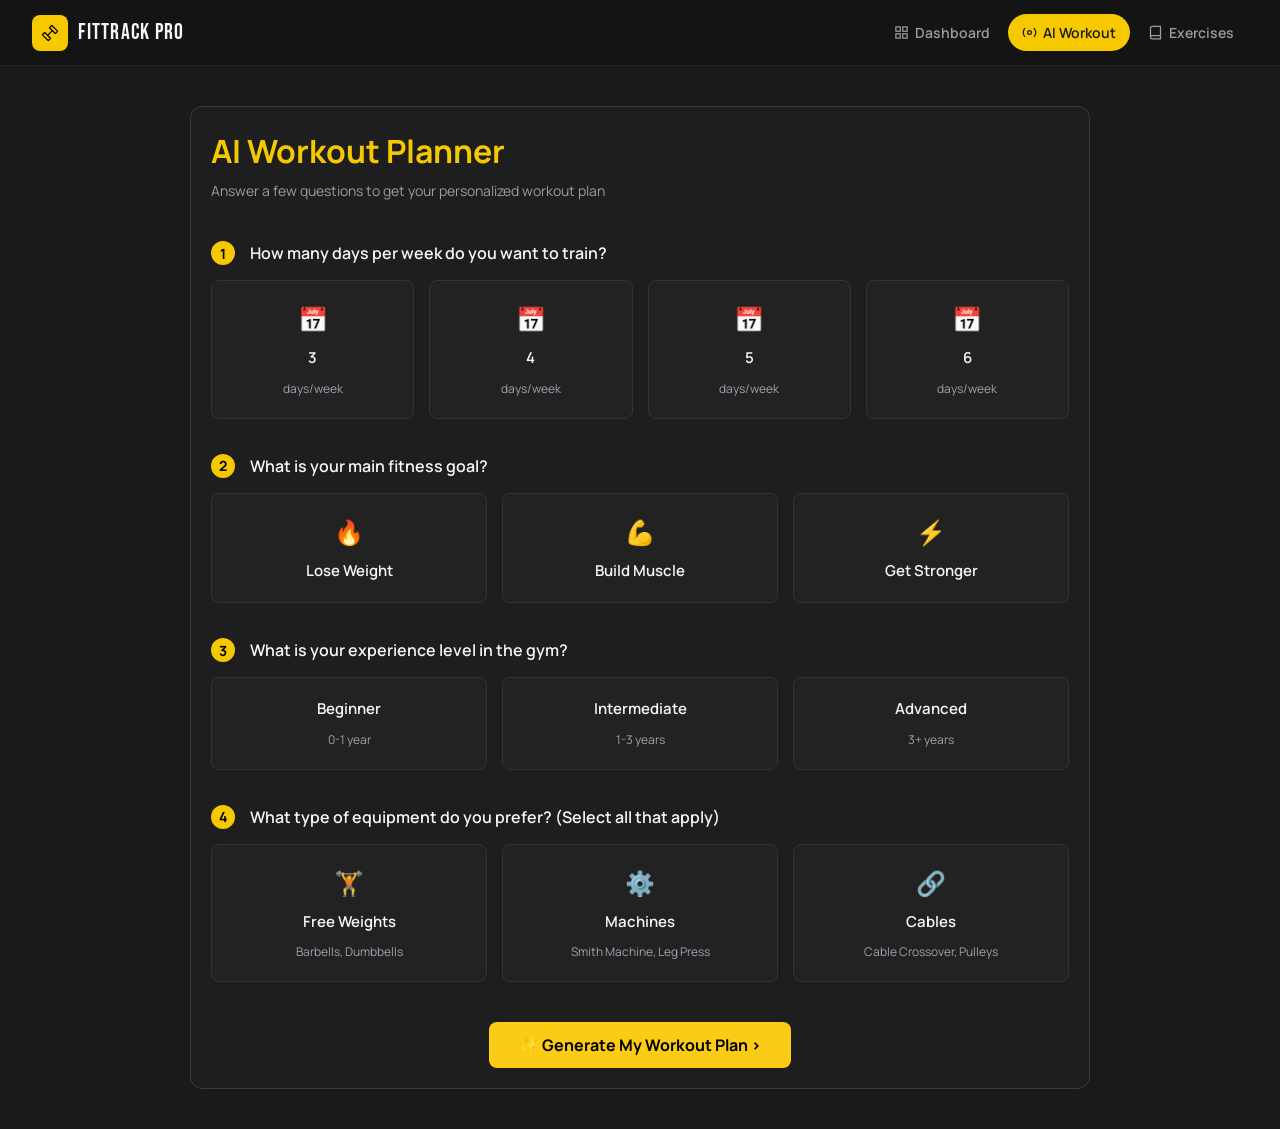
==== Pages/Ai.html @ cb7331f2 "Final version" ====
<!DOCTYPE html>
<html lang="en" dir="ltr">
<head>
    <meta charset="UTF-8">
    <meta name="viewport" content="width=device-width, initial-scale=1.0">
    <title>FitTrack Pro - AI Workout Planner</title>
    <link
      href="https://fonts.googleapis.com/css2?family=Bebas+Neue&family=Manrope:wght@400;600;700;800&display=swap"
      rel="stylesheet"
    />
    <link rel="stylesheet" href="../css/Global.css">
    <link rel="stylesheet" href="../css/Components.css">
    <link rel="stylesheet" href="../css/Ai.css">
    
</head>
<body>

    <!-- ===== NAVIGATION SECTION ===== -->
    <nav>
      <a class="logo" href="index.html">
        <div class="logo-icon">
          <svg viewBox="0 0 24 24" fill="none" transform="rotate(-45)">
            <path
              d="M7.4 7H4.6C4.27 7 4 7.27 4 7.6V16.4C4 16.73 4.27 17 4.6 17H7.4C7.73 17 8 16.73 8 16.4V7.6C8 7.27 7.73 7 7.4 7Z"
              stroke="black"
              stroke-width="1.5"
              stroke-linecap="round"
              stroke-linejoin="round"
            />
            <path
              d="M19.4 7H16.6C16.27 7 16 7.27 16 7.6V16.4C16 16.73 16.27 17 16.6 17H19.4C19.73 17 20 16.73 20 16.4V7.6C20 7.27 19.73 7 19.4 7Z"
              stroke="black"
              stroke-width="1.5"
              stroke-linecap="round"
              stroke-linejoin="round"
            />
            <path
              d="M8 12H16"
              stroke="black"
              stroke-width="1.5"
              stroke-linecap="round"
            />
          </svg>
        </div>
        FitTrack Pro
      </a>

      <div class="nav-links">
        <a class="nav-link" href="Dashboard.html">
          <svg
            viewBox="0 0 24 24"
            fill="none"
            stroke="currentColor"
            stroke-width="2"
          >
            <rect x="3" y="3" width="7" height="7" />
            <rect x="14" y="3" width="7" height="7" />
            <rect x="3" y="14" width="7" height="7" />
            <rect x="14" y="14" width="7" height="7" />
          </svg>
          <span>Dashboard</span>
        </a>
        <a class="nav-link active" href="Ai.html">
          <svg
            viewBox="0 0 24 24"
            fill="none"
            stroke="currentColor"
            stroke-width="2"
          >
            <circle cx="12" cy="12" r="3" />
            <path
              d="M19.07 4.93a10 10 0 0 1 0 14.14M4.93 4.93a10 10 0 0 0 0 14.14"
            />
          </svg>
          <span>AI Workout</span>
        </a>
        <a class="nav-link " href="exercise.html">
          <svg
            viewBox="0 0 24 24"
            fill="none"
            stroke="currentColor"
            stroke-width="2"
          >
            <path d="M4 19.5A2.5 2.5 0 0 1 6.5 17H20" />
            <path
              d="M6.5 2H20v20H6.5A2.5 2.5 0 0 1 4 19.5v-15A2.5 2.5 0 0 1 6.5 2z"
            />
          </svg>
          <span>Exercises</span>
        </a>
      </div>

    </nav>
    <!-- ===== END NAVIGATION SECTION ===== -->

    <!-- ===== MAIN CONTENT SECTION ===== -->

    <main class="maain">
        <div class="page-header">
            <h1>AI Workout Planner</h1>
            <p>Answer a few questions to get your personalized workout plan</p>
        </div>

        <form id="ai-workout-form">
            
            <div class="question-group">
                <div class="question-title">
                    <span class="q-number">1</span>
                    How many days per week do you want to train?
                </div>
                <div class="options-grid grid-4">
                    <label class="option-card"><input type="radio" name="days" value="3" required>
                        <div class="card-content"><span class="icon">📅</span><span class="title">3</span><span class="subtitle">days/week</span></div>
                    </label>
                    <label class="option-card"><input type="radio" name="days" value="4">
                        <div class="card-content"><span class="icon">📅</span><span class="title">4</span><span class="subtitle">days/week</span></div>
                    </label>
                    <label class="option-card"><input type="radio" name="days" value="5">
                        <div class="card-content"><span class="icon">📅</span><span class="title">5</span><span class="subtitle">days/week</span></div>
                    </label>
                    <label class="option-card"><input type="radio" name="days" value="6">
                        <div class="card-content"><span class="icon">📅</span><span class="title">6</span><span class="subtitle">days/week</span></div>
                    </label>
                </div>
            </div>

            <div class="question-group">
                <div class="question-title">
                    <span class="q-number">2</span>
                    What is your main fitness goal?
                </div>
                <div class="options-grid grid-3">
                    <label class="option-card"><input type="radio" name="goal" value="Lose Weight" required>
                        <div class="card-content"><span class="icon">🔥</span><span class="title">Lose Weight</span></div>
                    </label>
                    <label class="option-card"><input type="radio" name="goal" value="Build Muscle">
                        <div class="card-content"><span class="icon">💪</span><span class="title">Build Muscle</span></div>
                    </label>
                    <label class="option-card"><input type="radio" name="goal" value="Get Stronger">
                        <div class="card-content"><span class="icon">⚡</span><span class="title">Get Stronger</span></div>
                    </label>
                </div>
            </div>

            <div class="question-group">
                <div class="question-title">
                    <span class="q-number">3</span>
                    What is your experience level in the gym?
                </div>
                <div class="options-grid grid-3">
                    <label class="option-card"><input type="radio" name="level" value="Beginner" required>
                        <div class="card-content"><span class="title">Beginner</span><span class="subtitle">0-1 year</span></div>
                    </label>
                    <label class="option-card"><input type="radio" name="level" value="Intermediate">
                        <div class="card-content"><span class="title">Intermediate</span><span class="subtitle">1-3 years</span></div>
                    </label>
                    <label class="option-card"><input type="radio" name="level" value="Advanced">
                        <div class="card-content"><span class="title">Advanced</span><span class="subtitle">3+ years</span></div>
                    </label>
                </div>
            </div>

            <div class="question-group">
                <div class="question-title">
                    <span class="q-number">4</span>
                    What type of equipment do you prefer? (Select all that apply)
                </div>
                <div class="options-grid grid-3">
                    <label class="option-card"><input type="checkbox" name="equipment" value="Free Weights">
                        <div class="card-content"><span class="icon">🏋️</span><span class="title">Free Weights</span><span class="subtitle">Barbells, Dumbbells</span></div>
                    </label>
                    <label class="option-card"><input type="checkbox" name="equipment" value="Machines">
                        <div class="card-content"><span class="icon">⚙️</span><span class="title">Machines</span><span class="subtitle">Smith Machine, Leg Press</span></div>
                    </label>
                    <label class="option-card"><input type="checkbox" name="equipment" value="Cables">
                        <div class="card-content"><span class="icon">🔗</span><span class="title">Cables</span><span class="subtitle">Cable Crossover, Pulleys</span></div>
                    </label>
                </div>
            </div>

            <div class="submit-btn-container">
                <button type="submit" class="submit-btn">✨ Generate My Workout Plan ></button>
            </div>

        </form>
        
        <div id="result-container" style="margin-top: 30px; display: none;">
            <h2 style="color: var(--primary-yellow); margin-bottom: 15px;">Your Workout Plan:</h2>
            <div id="loading" style="display: none;">Generating plan... Please wait ⏳</div>
            <div id="api-response" style="background: #222; padding: 20px; border-radius: 8px; border: 1px solid #333; overflow-x: auto;"></div>
        </div>

    </main>

    <!-- ===== END MAIN CONTENT SECTION ===== -->

    
    <!-- ===== JAVASCRIPT SECTION ===== -->
<script>
    function generateSampleWorkout(numDays, userGoal, userLevel) {
        const workoutDays = [];
        const dayNames = {
            3: ['Day 1 - Push', 'Day 2 - Pull', 'Day 3 - Legs'],
            4: ['Day 1 - Upper Push', 'Day 2 - Lower Body', 'Day 3 - Upper Pull', 'Day 4 - Full Body'],
            5: ['Day 1 - Chest', 'Day 2 - Back', 'Day 3 - Legs', 'Day 4 - Shoulders', 'Day 5 - Arms'],
            6: ['Day 1 - Chest', 'Day 2 - Back', 'Day 3 - Legs', 'Day 4 - Shoulders', 'Day 5 - Arms', 'Day 6 - Full Body']
        };

        const exercises = {
            'Lose Weight': [
                { name: 'Burpees', equipment: 'Bodyweight', muscle_group: 'Full Body', sets: 3, reps: '10-15', rest: '30s' },
                { name: 'Mountain Climbers', equipment: 'Bodyweight', muscle_group: 'Core', sets: 3, reps: '20-30', rest: '30s' },
                { name: 'Jump Squats', equipment: 'Bodyweight', muscle_group: 'Legs', sets: 4, reps: '12-15', rest: '45s' },
                { name: 'Push-ups', equipment: 'Bodyweight', muscle_group: 'Chest', sets: 3, reps: '10-15', rest: '60s' },
                { name: 'Plank', equipment: 'Bodyweight', muscle_group: 'Core', sets: 3, reps: '30-60s', rest: '30s' }
            ],
            'Build Muscle': [
                { name: 'Bench Press', equipment: 'Barbell', muscle_group: 'Chest', sets: 4, reps: '8-12', rest: '90s' },
                { name: 'Bent Over Rows', equipment: 'Barbell', muscle_group: 'Back', sets: 4, reps: '8-12', rest: '90s' },
                { name: 'Squats', equipment: 'Barbell', muscle_group: 'Quads', sets: 4, reps: '8-10', rest: '120s' },
                { name: 'Shoulder Press', equipment: 'Dumbbells', muscle_group: 'Shoulders', sets: 3, reps: '10-12', rest: '60s' },
                { name: 'Bicep Curls', equipment: 'Dumbbells', muscle_group: 'Biceps', sets: 3, reps: '12-15', rest: '60s' }
            ],
            'Get Stronger': [
                { name: 'Deadlift', equipment: 'Barbell', muscle_group: 'Full Body', sets: 5, reps: '3-5', rest: '180s' },
                { name: 'Bench Press', equipment: 'Barbell', muscle_group: 'Chest', sets: 5, reps: '3-5', rest: '180s' },
                { name: 'Squats', equipment: 'Barbell', muscle_group: 'Quads', sets: 5, reps: '3-5', rest: '180s' },
                { name: 'Overhead Press', equipment: 'Barbell', muscle_group: 'Shoulders', sets: 4, reps: '4-6', rest: '120s' },
                { name: 'Pull-ups', equipment: 'Bodyweight', muscle_group: 'Back', sets: 4, reps: '6-8', rest: '90s' }
            ]
        };

        const selectedExercises = exercises[userGoal] || exercises['Build Muscle'];
        const dayTitles = dayNames[parseInt(numDays)] || dayNames[3];

        for (let i = 0; i < parseInt(numDays); i++) {
            workoutDays.push({
                day_title: dayTitles[i] || `Day ${i + 1}`,
                total_exercises: 5,
                exercises: selectedExercises.slice(0, 5)
            });
        }

        return { days: workoutDays };
    }

    document.getElementById('ai-workout-form').addEventListener('submit', function(e) {
        e.preventDefault(); 
        
        // Validate form before processing
        if (!validateForm()) {
            return;
        }
        
        // 1. Collect data from form
        const formData = new FormData(this);
        const days = formData.get('days');
        const goal = formData.get('goal');
        const level = formData.get('level');
        const equipment = formData.getAll('equipment').join(', ') || 'Any equipment';

        console.log('User selections:', { days, goal, level, equipment });

        // Prepare text to show in the Badge above the table (example: 3 Days • Weight Loss • Beginner)
        const summaryText = `${days} Days • ${goal} • ${level}`;

        // 2. Create the Prompt to request JSON in a strict format
        const prompt = `You are an expert personal trainer. Create a detailed workout plan in JSON format.

CRITICAL: The user wants to train ${days} days per week. You MUST create exactly ${days} training days in the workout plan. Do NOT create 3 days if they want 4, 5, or 6 days.

User preferences:
- Training days per week: ${days} (MUST be exactly this number)
- Fitness goal: ${goal}
- Experience level: ${level}
- Available equipment: ${equipment}

Generate a workout plan with EXACTLY ${days} training days. Each day should have 4-6 exercises appropriate for the user's level and goal.

For ${days} days, create a split like:
${days === '3' ? '- Day 1: Push (Chest, Shoulders, Triceps)\n- Day 2: Pull (Back, Biceps)\n- Day 3: Legs' : ''}
${days === '4' ? '- Day 1: Upper Body Push\n- Day 2: Lower Body\n- Day 3: Upper Body Pull\n- Day 4: Full Body or Cardio' : ''}
${days === '5' ? '- Day 1: Chest\n- Day 2: Back\n- Day 3: Legs\n- Day 4: Shoulders\n- Day 5: Arms' : ''}
${days === '6' ? '- Day 1: Chest\n- Day 2: Back\n- Day 3: Legs\n- Day 4: Shoulders\n- Day 5: Arms\n- Day 6: Full Body' : ''}

IMPORTANT: Respond ONLY with valid JSON. No explanations, no markdown, just pure JSON:

{
  "days": [
    {
      "day_title": "Day 1 - [Appropriate Focus]",
      "total_exercises": 5,
      "exercises": [
        {
          "name": "Exercise Name",
          "equipment": "Barbell",
          "muscle_group": "Chest",
          "sets": 4,
          "reps": "8-12",
          "rest": "90s"
        }
      ]
    }
  ]
}

You MUST include exactly ${days} days in the "days" array. Count them: 1, 2, 3${days > 3 ? ', 4' : ''}${days > 4 ? ', 5' : ''}${days > 5 ? ', 6' : ''}.`;

        console.log("prompt", prompt);

        // 3. Call the function
        generateWorkoutPlan(prompt, summaryText, days, goal, level);
    });

    // Form validation function
    function validateForm() {
        const form = document.getElementById('ai-workout-form');
        const days = form.querySelector('input[name="days"]:checked');
        const goal = form.querySelector('input[name="goal"]:checked');
        const level = form.querySelector('input[name="level"]:checked');
        
        // Clear any previous error messages
        const existingErrors = form.querySelectorAll('.error-message');
        existingErrors.forEach(error => error.remove());
        
        let isValid = true;
        
        if (!days) {
            showError('Please select how many days per week you want to train.', form.querySelector('.question-group:nth-child(1)'));
            isValid = false;
        }
        
        if (!goal) {
            showError('Please select your main fitness goal.', form.querySelector('.question-group:nth-child(2)'));
            isValid = false;
        }
        
        if (!level) {
            showError('Please select your experience level.', form.querySelector('.question-group:nth-child(3)'));
            isValid = false;
        }
        
        return isValid;
    }
    
    function showError(message, targetElement) {
        const errorDiv = document.createElement('div');
        errorDiv.className = 'error-message';
        errorDiv.style.color = '#ef4444';
        errorDiv.style.fontSize = '14px';
        errorDiv.style.marginTop = '10px';
        errorDiv.style.padding = '8px';
        errorDiv.style.backgroundColor = 'rgba(239, 68, 68, 0.1)';
        errorDiv.style.borderRadius = '4px';
        errorDiv.textContent = message;
        targetElement.appendChild(errorDiv);
    }

    // IMPORTANT: Replace with your own Gemini API key from https://makersuite.google.com/app/apikey
    // Leave empty for demo/sample mode if you do not have a valid key.
    const GEMINI_API_KEY = ''; 
    
    async function generateWorkoutPlan(promptText, summaryText, days, goal, level) {
        const resultContainer = document.getElementById('result-container');
        const apiResponseDiv = document.getElementById('api-response');

        // Show result section and display loading message
        resultContainer.style.display = 'block';
        apiResponseDiv.innerHTML = '<div style="text-align: center; padding: 40px; color: var(--primary-yellow); font-size: 18px; font-weight: bold;">Generating your custom plan... Please wait ⏳</div>';

        try {
            const url = `https://generativelanguage.googleapis.com/v1beta/models/gemini-2.5-flash:generateContent?key=${GEMINI_API_KEY}`;

            const response = await fetch(url, {
                method: 'POST',
                headers: {
                    'Content-Type': 'application/json'
                },
                body: JSON.stringify({
                    contents: [{
                        parts: [{
                            text: promptText
                        }]
                    }],
                    generationConfig: {
                        temperature: 0.7,
                        topK: 40,
                        topP: 0.95,
                        maxOutputTokens: 2048
                    }
                })
            });

            // Check if response is ok
            if (!response.ok) {
                const errorData = await response.json();
                throw new Error(`API Error ${response.status}: ${errorData.error?.message || 'Unknown error'}`);
            }

            const data = await response.json();

            // Check if we have a valid response
            if (!data.candidates || !data.candidates[0] || !data.candidates[0].content) {
                throw new Error('Invalid API response format');
            }

            let aiResponseText = data.candidates[0].content.parts[0].text;

            // Clean up the response
            aiResponseText = aiResponseText.replace(/```json\s*/g, '').replace(/```\s*/g, '').trim();

            // Try to parse JSON
            let workoutData;
            try {
                workoutData = JSON.parse(aiResponseText);
            } catch (parseError) {
                console.warn('Initial JSON parse failed, attempting to extract JSON object from response text.');
                const jsonMatch = aiResponseText.match(/\{[\s\S]*\}/);
                if (jsonMatch) {
                    const cleanedText = jsonMatch[0]
                        .replace(/[“”]/g, '"')
                        .replace(/\bnull\b/g, 'null');
                    try {
                        workoutData = JSON.parse(cleanedText);
                    } catch (fallbackParseError) {
                        console.error('Fallback JSON Parse Error:', fallbackParseError);
                        console.error('Raw response:', aiResponseText);
                        throw new Error('The AI response was not in valid JSON format. Please try again.');
                    }
                } else {
                    console.error('JSON Parse Error:', parseError);
                    console.error('Raw response:', aiResponseText);
                    throw new Error('The AI response was not in valid JSON format. Please try again.');
                }
            }

            // Validate the workout data structure
            if (!workoutData.days || !Array.isArray(workoutData.days)) {
                throw new Error('Invalid workout plan format received');
            }

            renderWorkoutUI(workoutData, summaryText, apiResponseDiv);

        } catch (error) {
            console.error("Error calling Gemini API:", error);

            // Fallback: Show a sample workout plan for demo purposes
            const sampleData = generateSampleWorkout(days, goal, level);

            apiResponseDiv.innerHTML = `<div style="color: #f59e0b; background: rgba(245, 158, 11, 0.1); padding: 15px; border-radius: 8px; margin-top: 20px; border: 1px solid #f59e0b;">
                <strong>⚠️ Demo Mode:</strong> API connection failed, showing sample workout plan.<br>
                <small>Error: ${error.message}</small><br>
                <small>To use real AI generation, get a valid Gemini API key from <a href="https://makersuite.google.com/app/apikey" target="_blank" style="color: #f59e0b;">Google AI Studio</a></small>
            </div>`;

            // Still render the sample data
            renderWorkoutUI(sampleData, summaryText, apiResponseDiv);
        }
    }

    // Function to build HTML based on the returned JSON
    function renderWorkoutUI(data, summaryText, container) {
        // Clear any loading messages
        container.innerHTML = '';

        let html = `
            <div class="workout-plan-container">
                <div class="plan-header-top">
                    <h2>✨ Your Personalized Workout Plan</h2>
                    <div class="plan-summary-badge">${summaryText}</div>
                </div>
        `;

        if (data.days && Array.isArray(data.days)) {
            data.days.forEach(day => {
                html += `
                    <div class="day-card">
                        <div class="day-header">
                            <div class="day-title">${day.day_title}</div>
                            <div class="ex-count">⏱️ ${day.total_exercises} exercises</div>
                        </div>
                        
                        <div class="workout-grid">
                            <div class="grid-header">Exercise</div>
                            <div class="grid-header">Equipment</div>
                            <div class="grid-header">Muscle Group</div>
                            <div class="grid-header">Sets</div>
                            <div class="grid-header">Reps</div>
                            <div class="grid-header">Rest</div>
                `;

                if (day.exercises && Array.isArray(day.exercises)) {
                    day.exercises.forEach(ex => {
                        html += `
                            <div class="grid-row">
                                <div class="grid-cell cell-exercise">
                                    <div class="ex-icon">🏋️</div>
                                    ${ex.name}
                                </div>
                                <div class="grid-cell">${ex.equipment}</div>
                                <div class="grid-cell"><span class="muscle-badge">${ex.muscle_group}</span></div>
                                <div class="grid-cell cell-center">${ex.sets}</div>
                                <div class="grid-cell cell-center">${ex.reps}</div>
                                <div class="grid-cell cell-center">${ex.rest}</div>
                            </div>
                        `;
                    });
                }

                html += `
                        </div>
                    </div>
                `;
            });
        } else {
            html += `<p style="color: red;">The data returned from the AI is not in the correct format.</p>`;
        }

        html += `</div>`;
        container.innerHTML = html;
    }
</script>
    <!-- ===== END JAVASCRIPT SECTION ===== -->
    
</body>
</html>
---- css/Global.css ----
:root {
  --font-size: 16px; /* الحجم الأساسي للنصوص في الموقع */
  --background: #1a1a1a;
  --foreground: #f5f5f5;
          --primary-fg: #1a1a1a;

  /* لون النص الأساسي \ */

  --card: #262626; /* لون خلفية الكارت (أفتح من الخلفية الأساسية شوية) */
  --card-foreground: #f5f5f5; /* لون النص اللي جوه الكروت */

  /* --- اللون الأساسي (The Fitness Yellow) --- */
  --primary: #f5c800;
  --purple: #7c3aed;
  --primary-foreground: #1a1a1a; /* لون النص اللي هيتكتب "جوه" الزرار الأصفر (أسود عشان يظهر) */

  /* --- الألوان الثانوية والباهتة --- */
  --secondary: #3a3a3a; /* للأزرار الأقل أهمية أو العناصر الجانبية */
  --secondary-foreground: #f5f5f5;
  --muted: #9c9c9c; /* العناصر اللي مش عايزينها تجذب الانتباه */
  --muted-foreground: #a3a3a3; /* لون النصوص التوضيحية الباهتة (زي الشرح تحت العناوين) */

  /* --- لون التمييز (Accent) --- */
  --accent: #f5c800; /* بيستخدم للتركيز على حاجة معينة (Hover مثلاً) */
  --accent-foreground: #1a1a1a;

  /* --- التنبيهات والأخطاء --- */
  --destructive: #ef4444; /* لون أحمر لعمليات المسح أو الأخطاء في الإنبووت */
  --destructive-foreground: #ffffff;

  /* --- الحواف والمدخلات (Inputs) --- */
  --border: #3a3a3a; /* لون الخطوط الرفيعة اللي بتحدد الكروت والإنبووتس */
  --input: #3a3a3a; /* لون حدود مربعات الإدخال */
  --input-background: #2a2a2a; /* لون خلفية مربع الإدخال (زي اللي في صفحة التسجيل) */

  /* --- الخطوط والتركيز --- */
  --font-weight-medium: 500; /* ثقل الخط للعناوين */
  --font-weight-normal: 400; /* ثقل الخط للكلام العادي */
  --ring: #f5c800; /* لون "الهالة" اللي بتظهر حول الإنبووت لما تضغط عليه (Focus) */

  --teal: #1abc9c;
  --blue: #3498db;
  --orange: #e67e22;

        --green: #2ecc71;
        --red: #ef4444;
        --nav-h: 66px;

        --bg-color: #1a1a1a;
            --card-bg: #222222;
            --border-color: #333333;
            --primary-yellow: #facc15;
            --text-main: #ffffff;
            --text-muted: #9ca3af;

  /* --- الحواف الدائرية (Radius) --- */
  --radius: 0.75rem;

  --gradient-hero:
    radial-gradient(
      ellipse 80% 60% at 70% 40%,
      rgba(124, 58, 237, 0.18) 0%,
      transparent 60%
    ),
    radial-gradient(
      ellipse 50% 40% at 10% 80%,
      rgba(245, 200, 0, 0.08) 0%,
      transparent 60%
    ),
    #141414;

  --gradient-cta: linear-gradient(
    135deg,
    #2a2040 0%,
    #1c1c2e 50%,
    #232030 100%
  );

  --gradient-accent-btn: linear-gradient(135deg, #f5c800 0%, #e6b800 100%);

  --gradient-card-border: linear-gradient(
    135deg,
    rgba(255, 255, 255, 0.08),
    rgba(255, 255, 255, 0.02)
  );

  /* space */
  --xs: 4px;
  --sm: 8px;
  --md: 16px;
  --lg: 24px;
  --xl: 40px;
  --2xl: 64px;
  --3xl: 96px; /* درجة انحناء زوايا الكروت (بتخلي شكل الموقع مودرن) */

  /* Radius */
  --radius-sm: 8px;
  --radius-md: 14px;
  --radius-lg: 20px;
  --radius-xl: 28px;
  --radius-pill: 9999px;

  --shadow-card: 0 2px 24px rgba(0, 0, 0, 0.45);
  --shadow-accent: 0 4px 20px rgba(245, 200, 0, 0.3);
  --shadow-glow: 0 0 40px rgba(124, 58, 237, 0.25);

  /* Typography */
  --font-display: "Bebas Neue", sans-serif;
  --font-body: "Manrope", sans-serif;

  /* Transitions */
  --transition-fast: 0.15s ease;
  --transition-normal: 0.25s ease;
  --transition-slow: 0.4s ease;
}
/* ===== END CSS VARIABLES ===== */

/* ===== BASE STYLES ===== */

* {
  margin: 0;
  padding: 0;
  box-sizing: border-box; /* بيضمن إن العرض والارتفاع محسوبين صح */
  border-color: var(--border);
  border-style: solid;
  border-width: 0; /* بنخلي العرض صفر وبنزوده بس للي محتاج border */
}

body {
  background-color: var(--background);
  color: var(--foreground);
  font-family: "Manrope", sans-serif; /* الخط اللي أنت استدعيته في HTML */
  line-height: 1.5;
  -webkit-font-smoothing: antialiased;
}

html {
  scroll-behavior: smooth;
}

a {
  text-decoration: none;
  color: inherit;
}
/* ===== END BASE STYLES ===== */
---- css/Components.css ----
/* ===== BUTTON COMPONENTS ===== */
.btn {
  display: inline-flex;
  align-items: center;
  gap: var(--sm);
  padding: 14px 28px;
  border-radius: var(--radius-pill);
  font-family: var(--font-body);
  font-weight: 700;
  font-size: 15px;
  cursor: pointer;
  border: none;
  transition: all var(--transition-normal);
  white-space: nowrap;
}

.btn--primary {
  background: var(--primary);
  color: #0a0a0a;
  box-shadow: var(--shadow-accent);
}

.btn--primary:hover {
  transform: translateY(-2px);
  box-shadow: 0 6px 28px rgba(245, 200, 0, 0.45);
}
.btn--secondary {
  background: transparent;
  color: var(--color-text-primary);
  border: 1.5px solid rgba(255, 255, 255, 0.2);
}
.btn--secondary:hover {
  border-color: rgba(255, 255, 255, 0.45);
  background: rgba(255, 255, 255, 0.05);
  transform: translateY(-2px);
}

.btn-outline {
  background-color: transparent;
  border: 2px solid var(--border);
  color: var(--foreground);
}
/* ===== END BUTTON COMPONENTS ===== */

/* ===== CARD COMPONENTS ===== */
/* --- مكون الكارت (Card Component) --- */
.card {
  background-color: var(--card);
  color: var(--card-foreground);
  border-radius: var(--radius);
  border: 1px solid var(--border);
  padding: 1.5rem;
  box-shadow: var(--shadow-lg);
  transition: border-color 0.3s ease;
}

.card:hover {
  border-color: var(--primary);
}

.rank-row {
  display: flex;
  align-items: center;
  gap: 1rem;
  padding: 1rem;
  background: rgba(255, 255, 255, 0.03);
  border-radius: calc(var(--radius) / 2);
  margin-bottom: 0.75rem;
}

.rank-badge {
  width: 30px;
  height: 30px;
  background: var(--secondary);
  border-radius: 50%;
  display: flex;
  align-items: center;
  justify-content: center;
  font-weight: bold;
}
/* ===== END CARD COMPONENTS ===== */
---- css/Ai.css ----
/* ===== IMPORTS ===== */
@import url("/css/Components.css");
@import url("/css/Global.css");
/* ===== END IMPORTS ===== */

/* ===== RESET AND BASE STYLES ===== */
* {
  margin: 0;
  padding: 0;
  box-sizing: border-box;
}

body {
  background: var(--background);
  color: #f5f5f5;
  font-family: "Manrope", sans-serif;
  min-height: 100vh;
}

a {
  text-decoration: none;
  color: inherit;
}
button {
  cursor: pointer;
  font-family: inherit;
  border: none;
  background: none;
}
/* ===== END RESET AND BASE STYLES ===== */

/* ===== NAVIGATION STYLES ===== */
/* NAVBAR */
nav {
  position: fixed;
  top: 0;
  left: 0;
  right: 0;
  z-index: 100;
  height: var(--nav-h);
  background: rgba(20, 20, 20, 0.9);
  backdrop-filter: blur(16px);
  border-bottom: 1px solid rgba(255, 255, 255, 0.07);
  display: flex;
  align-items: center;
  padding: 0 32px;
  gap: 16px;

}

.logo {
  display: flex;
  align-items: center;
  gap: 10px;
  font-family: "Bebas Neue", sans-serif;
  font-size: 1.4rem;
  letter-spacing: 0.05em;
}

.logo-icon {
  width: 36px;
  height: 36px;
  background: var(--primary);
  border-radius: 8px;
  display: flex;
  align-items: center;
  justify-content: center;
}

.logo-icon svg {
  width: 20px;
  height: 20px;
}

.nav-links {
  display: flex;
  align-items: center;
  gap: 4px;
  margin-left: auto;
}

.nav-link {
  display: flex;
  align-items: center;
  gap: 6px;
  padding: 8px 14px;
  border-radius: 999px;
  font-size: 0.875rem;
  font-weight: 600;
  color: var(--muted);
  transition: all 0.15s;
}

.nav-link:hover {
  color: #f5f5f5;
  background: rgba(255, 255, 255, 0.05);
}
.nav-link.active {
  background: var(--primary);
  color: var(--primary-fg);
}
.nav-link svg {
  width: 15px;
  height: 15px;
}

/* ===== END NAVIGATION STYLES ===== */

/* ===== MAIN CONTENT STYLES ===== */
/* المحتوى الرئيسي */


main {
  max-width: 900px;
  margin: calc(var(--nav-h) + 40px) auto 40px;
  padding: 20px;
  background-color: #1e1e1e;
  border-radius: 12px;
  border: 1px solid var(--border);
}

.page-header h1 {
  color: var(--primary);
  margin-bottom: 5px;
}

.page-header p {
  color: var(--muted);
  font-size: 14px;
  margin-bottom: 40px;
}

/* الأسئلة والخيارات */
.question-group {
  margin-bottom: 35px;
}

.question-title {
  display: flex;
  align-items: center;
  gap: 15px;
  margin-bottom: 15px;
  font-size: 16px;
  font-weight: 600;
}

.q-number {
  background-color: var(--primary);
  color: #000;
  width: 24px;
  height: 24px;
  border-radius: 50%;
  display: flex;
  justify-content: center;
  align-items: center;
  font-size: 14px;
  font-weight: bold;
}

.options-grid {
  display: grid;
  gap: 15px;
}

.grid-4 {
  grid-template-columns: repeat(4, 1fr);
}
.grid-3 {
  grid-template-columns: repeat(3, 1fr);
}

/* الكروت (البديل للـ Radio/Checkbox) */
.option-card {
  display: block;
  cursor: pointer;
  position: relative;
}

.option-card input {
  position: absolute;
  opacity: 0;
  cursor: pointer;
}

.card-content {
  background-color: var(--card-bg);
  border: 1px solid var(--border-color);
  border-radius: 8px;
  padding: 20px;
  text-align: center;
  transition: all 0.2s ease;
  height: 100%;
  display: flex;
  flex-direction: column;
  justify-content: center;
  align-items: center;
  gap: 10px;
}

.card-content:hover {
  border-color: #555;
}

.option-card input:checked ~ .card-content {
  border-color: var(--primary-yellow);
  background-color: rgba(250, 204, 21, 0.05);
}

.icon {
  font-size: 24px;
}

.title {
  font-weight: 600;
  font-size: 15px;
}

.subtitle {
  font-size: 12px;
  color: var(--text-muted);
}

/* زر الإرسال */
.submit-btn-container {
  text-align: center;
  margin-top: 40px;
}

.submit-btn {
  background-color: var(--primary-yellow);
  color: #000;
  border: none;
  padding: 12px 30px;
  border-radius: 8px;
  font-size: 16px;
  font-weight: bold;
  cursor: pointer;
  display: inline-flex;
  align-items: center;
  gap: 10px;
  transition: 0.3s;
}

.submit-btn:hover {
  background-color: #eab308;
  transform: translateY(-2px);
}

/* استجابة للشاشات الصغيرة */
@media (max-width: 768px) {
  .grid-4,
  .grid-3 {
    grid-template-columns: repeat(2, 1fr);
  }
  header {
    flex-direction: column;
    gap: 15px;
  }
}
@media (max-width: 480px) {
  .grid-4,
  .grid-3 {
    grid-template-columns: 1fr;
  }
}

/* --- تنسيقات عرض النتيجة (الجدول الجديد) --- */
.workout-plan-container {
  margin-top: 40px;
  animation: fadeIn 0.5s ease;
}

@keyframes fadeIn {
  from {
    opacity: 0;
    transform: translateY(10px);
  }
  to {
    opacity: 1;
    transform: translateY(0);
  }
}

.plan-header-top {
  display: flex;
  justify-content: space-between;
  align-items: center;
  margin-bottom: 20px;
  flex-wrap: wrap;
  gap: 15px;
}

.regenerate-btn {
  background-color: var(--primary-yellow);
  color: #000;
  border: none;
  padding: 8px 16px;
  border-radius: 6px;
  font-size: 14px;
  font-weight: 600;
  cursor: pointer;
  transition: 0.3s;
}

.regenerate-btn:hover {
  background-color: #eab308;
  transform: translateY(-1px);
}

.plan-header-top h2 {
  font-size: 20px;
  color: var(--text-main);
  display: flex;
  align-items: center;
  gap: 10px;
}

.plan-summary-badge {
  border: 1px solid var(--primary-yellow);
  color: var(--primary-yellow);
  padding: 8px 16px;
  border-radius: 20px;
  font-size: 14px;
  font-weight: 600;
}

.day-card {
  background-color: var(--card-bg);
  border: 1px solid var(--border-color);
  border-radius: 12px;
  padding: 25px;
  margin-bottom: 20px;
}

.day-header {
  display: flex;
  justify-content: space-between;
  align-items: center;
  margin-bottom: 25px;
  padding-bottom: 15px;
  border-bottom: 1px solid var(--border-color);
}

.day-title {
  color: var(--primary-yellow);
  font-size: 18px;
  font-weight: bold;
}

.ex-count {
  color: var(--text-muted);
  font-size: 14px;
  display: flex;
  align-items: center;
  gap: 5px;
}

/* تخطيط الجدول بالجريد */
.workout-grid {
  display: grid;
  grid-template-columns: 2fr 1.5fr 1.5fr 1fr 1fr 1fr;
  gap: 15px;
  align-items: center;
}

.grid-header {
  font-weight: bold;
  color: var(--text-main);
  font-size: 14px;
  padding-bottom: 15px;
}

.grid-row {
  display: contents; /* عشان العناصر تاخد نفس أعمدة الـ Grid الأب */
}

.grid-cell {
  padding: 15px 0;
  border-top: 1px solid var(--border-color);
  font-size: 14px;
  color: var(--text-muted);
}

.grid-row:first-child .grid-cell {
  border-top: none;
}

.cell-exercise {
  display: flex;
  align-items: center;
  gap: 12px;
  color: var(--text-main);
  font-weight: 600;
}

.ex-icon {
  background-color: rgba(250, 204, 21, 0.1);
  color: var(--primary);
  width: 32px;
  height: 32px;
  border-radius: 8px;
  display: flex;
  justify-content: center;
  align-items: center;
  font-size: 16px;
}

.muscle-badge {
  background-color: #333;
  color: var(--primary);
  padding: 4px 12px;
  border-radius: 12px;
  font-size: 12px;
  display: inline-block;
}

.cell-center {
  text-align: left;
  color: var(--primary);
  font-weight: 600;
}

@media (max-width: 768px) {
  .workout-grid {
    display: flex;
    flex-direction: column;
    gap: 0;
  }
  .grid-header {
    display: none;
  } /* إخفاء العناوين في الموبايل */
  .grid-row {
    display: flex;
    flex-direction: column;
    padding: 15px 0;
    border-top: 1px solid var(--border);
    gap: 10px;
  }
  .grid-cell {
    padding: 0;
    border: none;
  }
  .cell-center {
    text-align: left;
    font-weight: normal;
  }
}
/* ===== END MAIN CONTENT STYLES ===== */
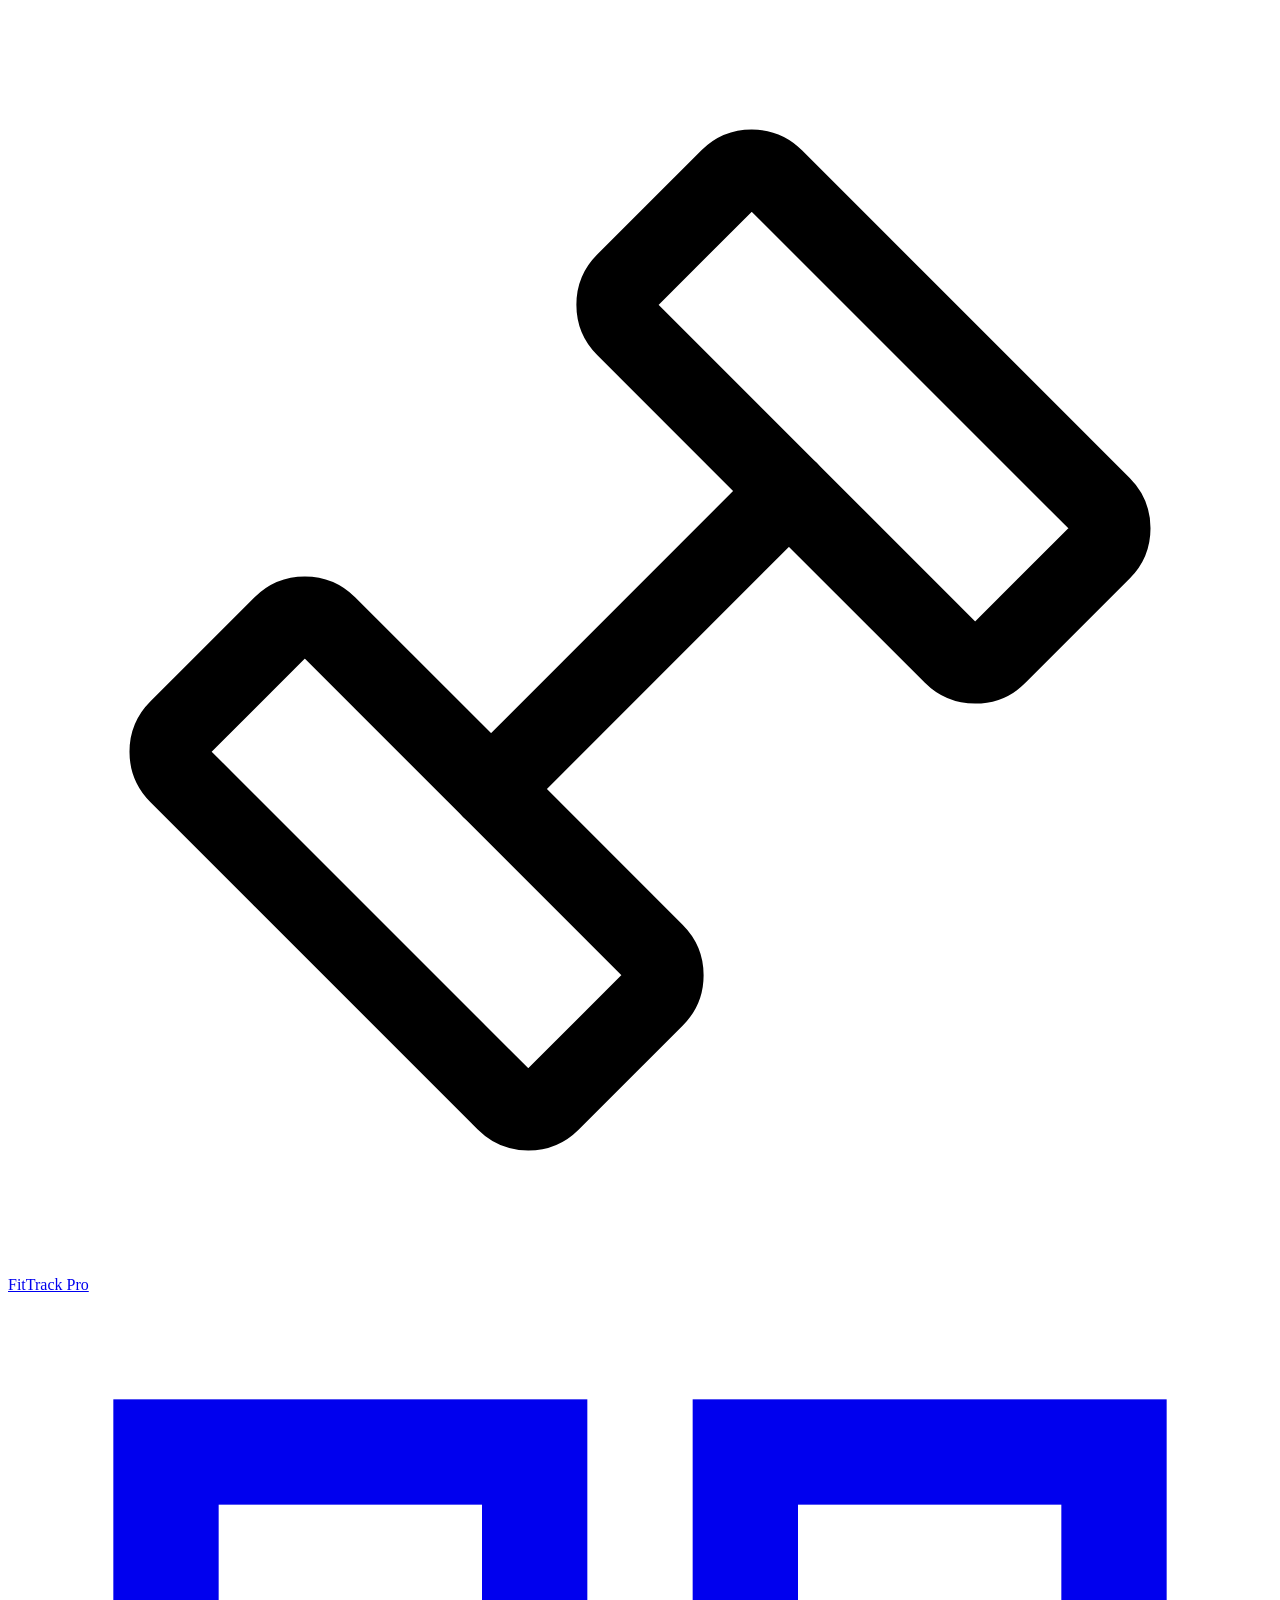
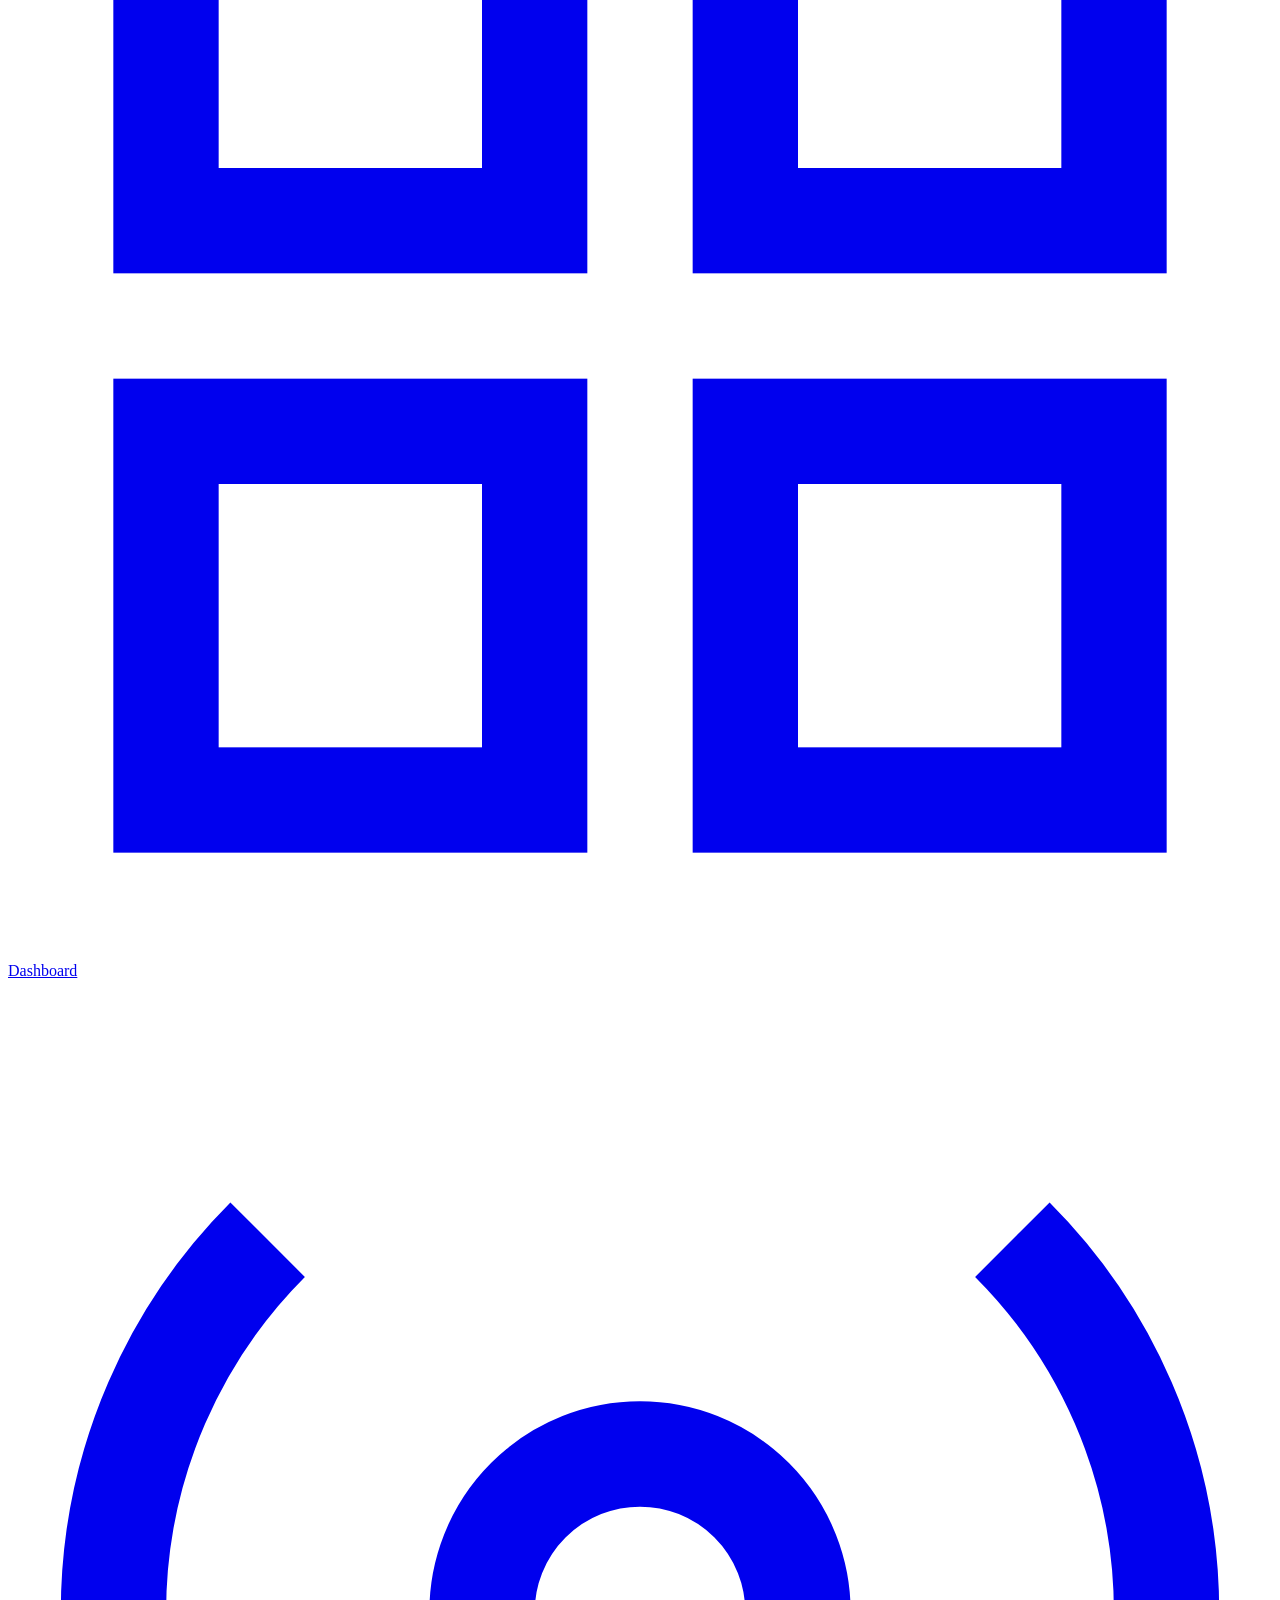
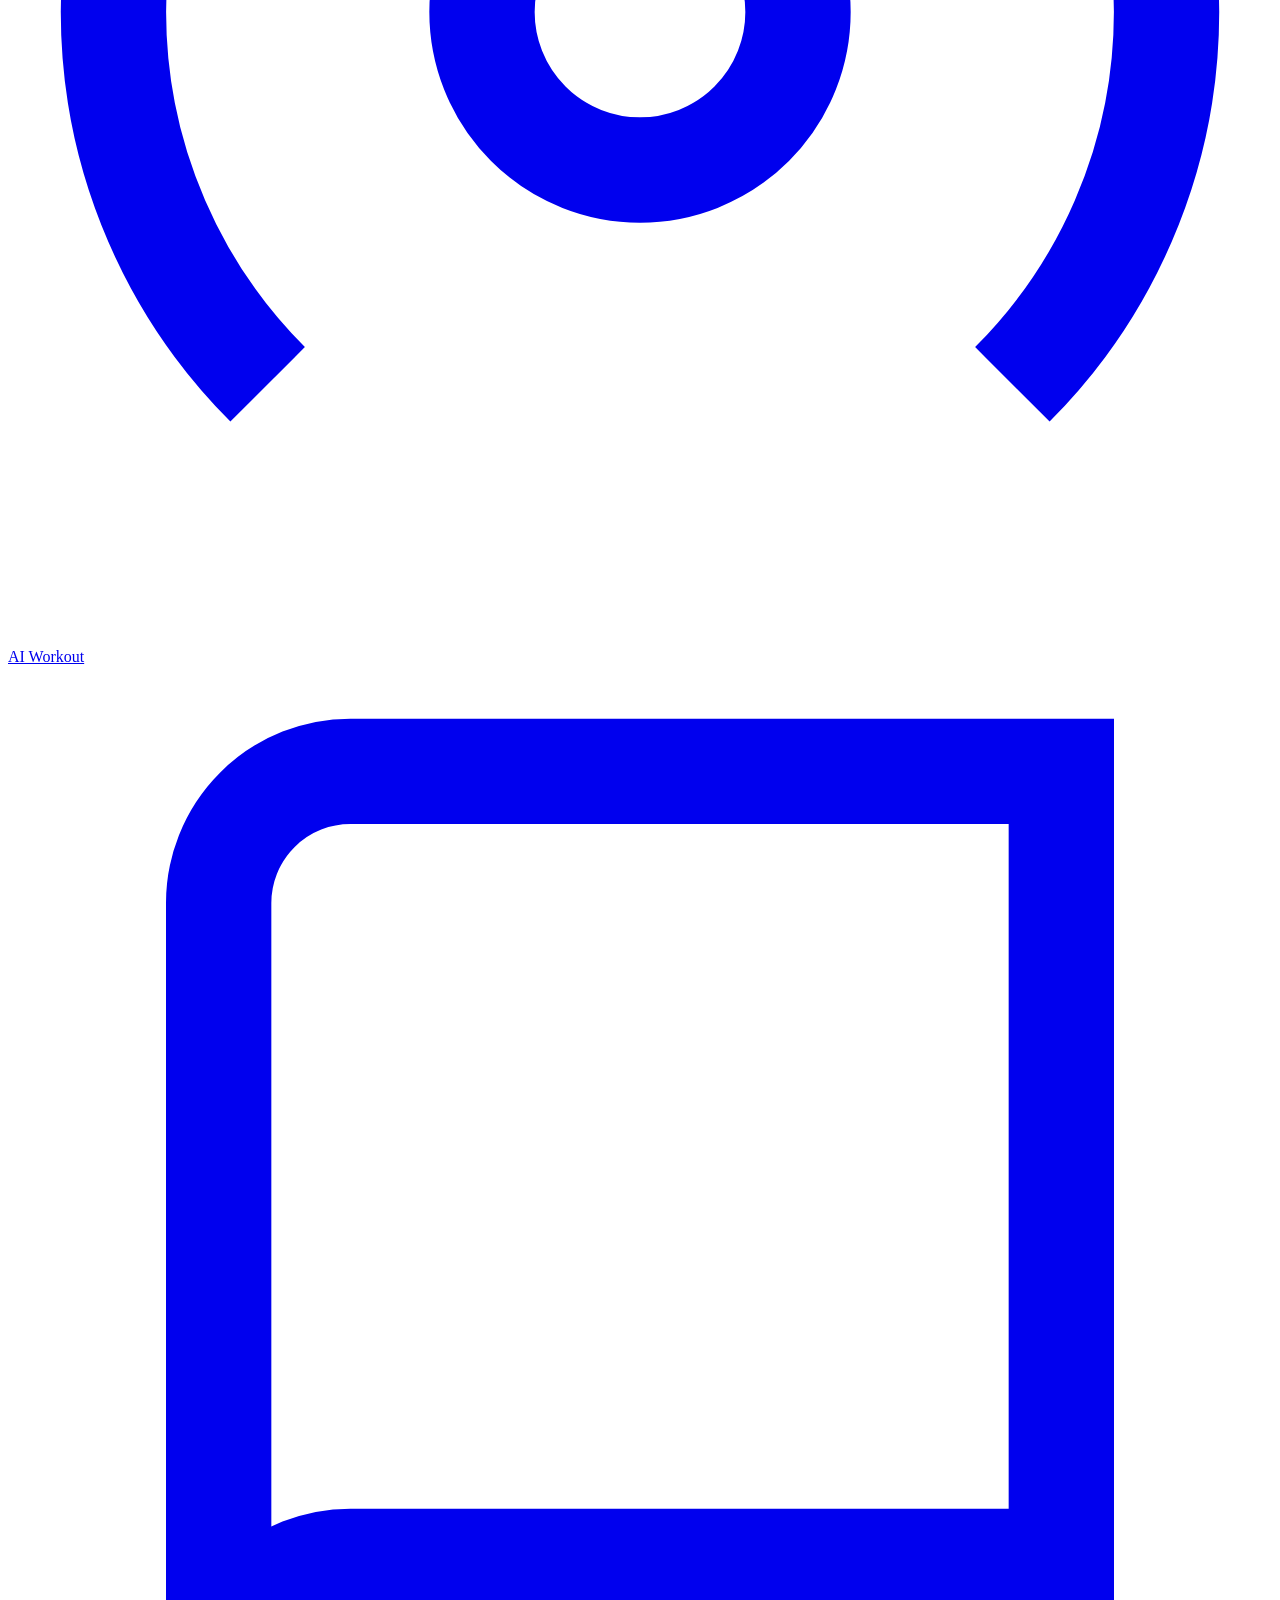
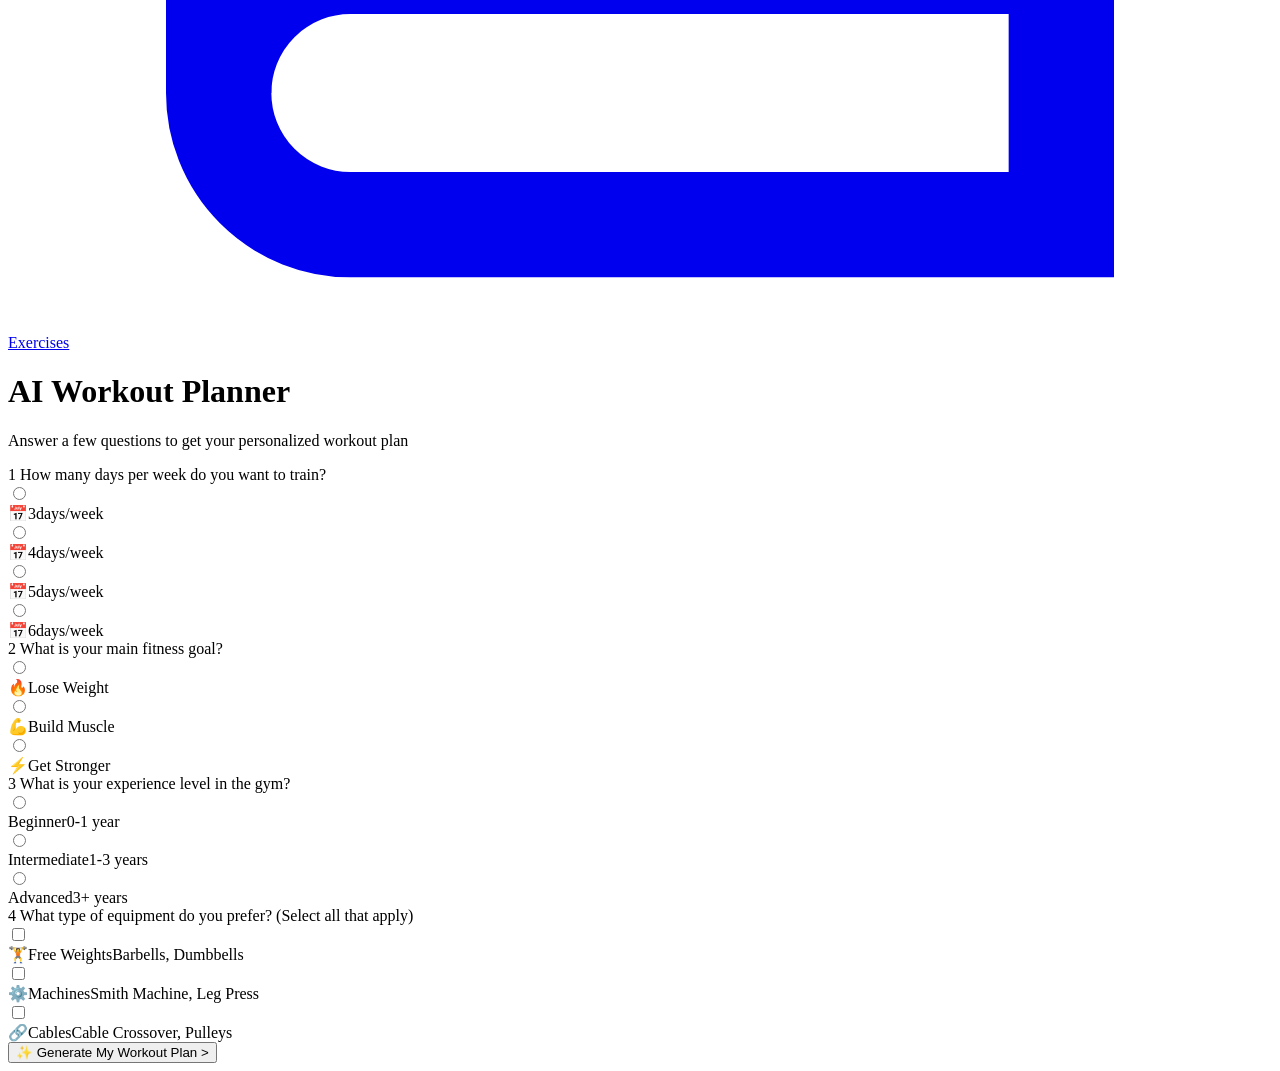
==== commit 04192bee: "fixing structure and path" ====
--- a/Pages/Ai.html
+++ b/Pages/Ai.html
@@ -8,16 +8,16 @@
       href="https://fonts.googleapis.com/css2?family=Bebas+Neue&family=Manrope:wght@400;600;700;800&display=swap"
       rel="stylesheet"
     />
-    <link rel="stylesheet" href="../css/Global.css">
-    <link rel="stylesheet" href="../css/Components.css">
-    <link rel="stylesheet" href="../css/Ai.css">
+    <link rel="stylesheet" href="css/Global.css">
+    <link rel="stylesheet" href="css/Components.css">
+    <link rel="stylesheet" href="css/Ai.css">
     
 </head>
 <body>
 
     <!-- ===== NAVIGATION SECTION ===== -->
     <nav>
-      <a class="logo" href="index.html">
+      <a class="logo" href="../index.html">
         <div class="logo-icon">
           <svg viewBox="0 0 24 24" fill="none" transform="rotate(-45)">
             <path
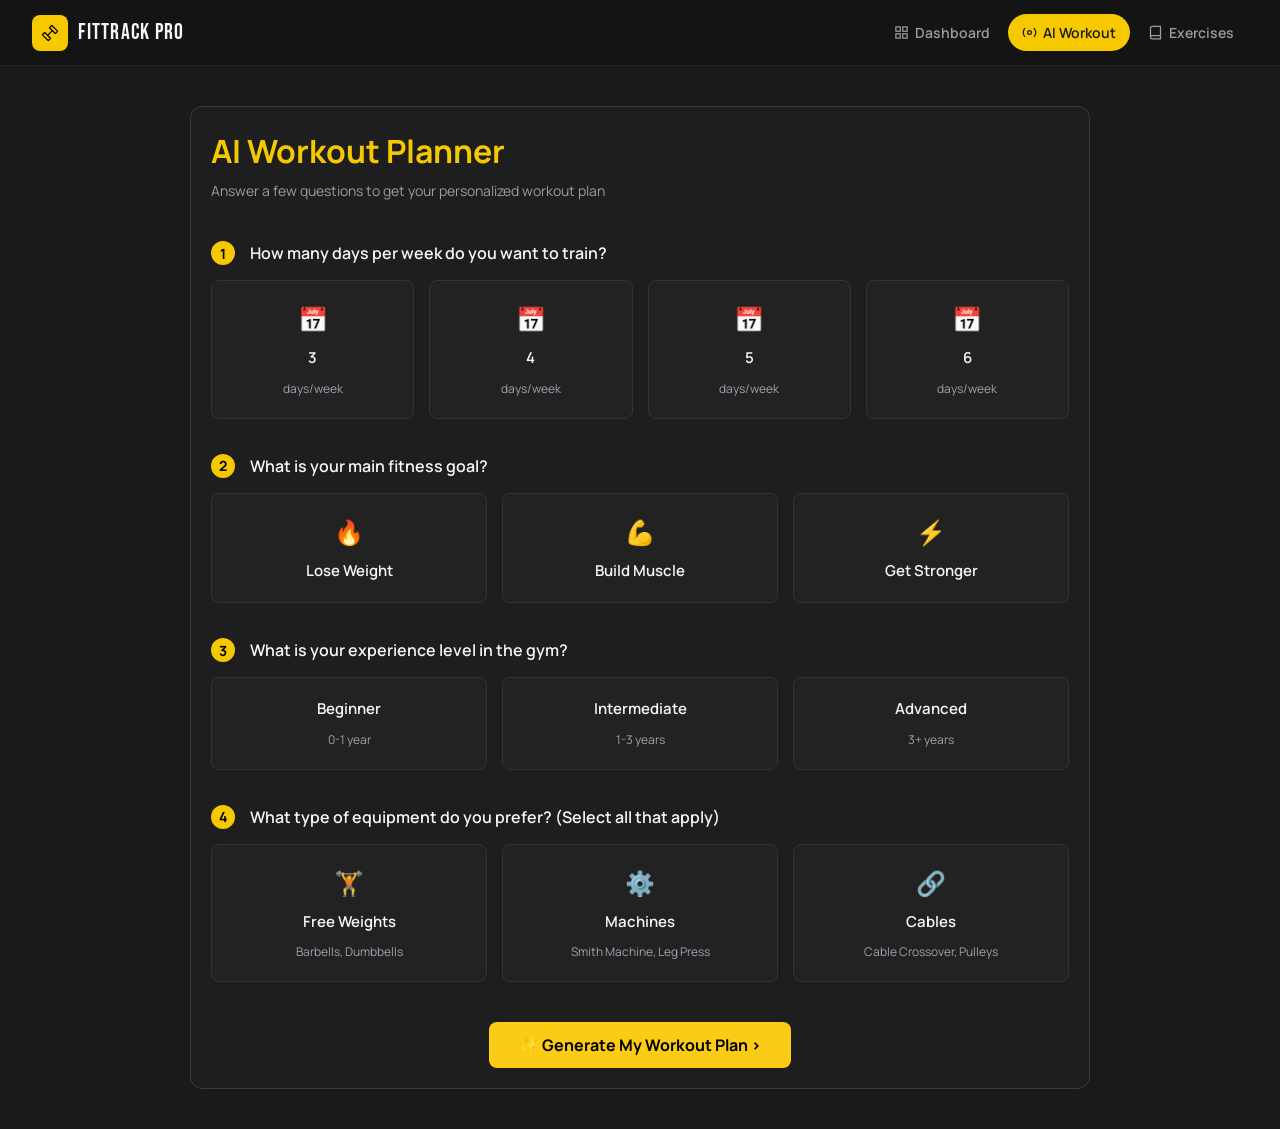
==== commit 9996d573: "Final fix: removed CSP and fixed CSS paths" ====
--- a/Pages/Ai.html
+++ b/Pages/Ai.html
@@ -8,9 +8,9 @@
       href="https://fonts.googleapis.com/css2?family=Bebas+Neue&family=Manrope:wght@400;600;700;800&display=swap"
       rel="stylesheet"
     />
-    <link rel="stylesheet" href="css/Global.css">
-    <link rel="stylesheet" href="css/Components.css">
-    <link rel="stylesheet" href="css/Ai.css">
+    <link rel="stylesheet" href="/css/Global.css">
+    <link rel="stylesheet" href="/css/Components.css">
+    <link rel="stylesheet" href="/css/Ai.css">
     
 </head>
 <body>
--- a/css/Global.css
+++ b/css/Global.css
@@ -0,0 +1,145 @@
+:root {
+  --font-size: 16px; /* الحجم الأساسي للنصوص في الموقع */
+  --background: #1a1a1a;
+  --foreground: #f5f5f5;
+          --primary-fg: #1a1a1a;
+
+  /* لون النص الأساسي \ */
+
+  --card: #262626; /* لون خلفية الكارت (أفتح من الخلفية الأساسية شوية) */
+  --card-foreground: #f5f5f5; /* لون النص اللي جوه الكروت */
+
+  /* --- اللون الأساسي (The Fitness Yellow) --- */
+  --primary: #f5c800;
+  --purple: #7c3aed;
+  --primary-foreground: #1a1a1a; /* لون النص اللي هيتكتب "جوه" الزرار الأصفر (أسود عشان يظهر) */
+
+  /* --- الألوان الثانوية والباهتة --- */
+  --secondary: #3a3a3a; /* للأزرار الأقل أهمية أو العناصر الجانبية */
+  --secondary-foreground: #f5f5f5;
+  --muted: #9c9c9c; /* العناصر اللي مش عايزينها تجذب الانتباه */
+  --muted-foreground: #a3a3a3; /* لون النصوص التوضيحية الباهتة (زي الشرح تحت العناوين) */
+
+  /* --- لون التمييز (Accent) --- */
+  --accent: #f5c800; /* بيستخدم للتركيز على حاجة معينة (Hover مثلاً) */
+  --accent-foreground: #1a1a1a;
+
+  /* --- التنبيهات والأخطاء --- */
+  --destructive: #ef4444; /* لون أحمر لعمليات المسح أو الأخطاء في الإنبووت */
+  --destructive-foreground: #ffffff;
+
+  /* --- الحواف والمدخلات (Inputs) --- */
+  --border: #3a3a3a; /* لون الخطوط الرفيعة اللي بتحدد الكروت والإنبووتس */
+  --input: #3a3a3a; /* لون حدود مربعات الإدخال */
+  --input-background: #2a2a2a; /* لون خلفية مربع الإدخال (زي اللي في صفحة التسجيل) */
+
+  /* --- الخطوط والتركيز --- */
+  --font-weight-medium: 500; /* ثقل الخط للعناوين */
+  --font-weight-normal: 400; /* ثقل الخط للكلام العادي */
+  --ring: #f5c800; /* لون "الهالة" اللي بتظهر حول الإنبووت لما تضغط عليه (Focus) */
+
+  --teal: #1abc9c;
+  --blue: #3498db;
+  --orange: #e67e22;
+
+        --green: #2ecc71;
+        --red: #ef4444;
+        --nav-h: 66px;
+
+        --bg-color: #1a1a1a;
+            --card-bg: #222222;
+            --border-color: #333333;
+            --primary-yellow: #facc15;
+            --text-main: #ffffff;
+            --text-muted: #9ca3af;
+
+  /* --- الحواف الدائرية (Radius) --- */
+  --radius: 0.75rem;
+
+  --gradient-hero:
+    radial-gradient(
+      ellipse 80% 60% at 70% 40%,
+      rgba(124, 58, 237, 0.18) 0%,
+      transparent 60%
+    ),
+    radial-gradient(
+      ellipse 50% 40% at 10% 80%,
+      rgba(245, 200, 0, 0.08) 0%,
+      transparent 60%
+    ),
+    #141414;
+
+  --gradient-cta: linear-gradient(
+    135deg,
+    #2a2040 0%,
+    #1c1c2e 50%,
+    #232030 100%
+  );
+
+  --gradient-accent-btn: linear-gradient(135deg, #f5c800 0%, #e6b800 100%);
+
+  --gradient-card-border: linear-gradient(
+    135deg,
+    rgba(255, 255, 255, 0.08),
+    rgba(255, 255, 255, 0.02)
+  );
+
+  /* space */
+  --xs: 4px;
+  --sm: 8px;
+  --md: 16px;
+  --lg: 24px;
+  --xl: 40px;
+  --2xl: 64px;
+  --3xl: 96px; /* درجة انحناء زوايا الكروت (بتخلي شكل الموقع مودرن) */
+
+  /* Radius */
+  --radius-sm: 8px;
+  --radius-md: 14px;
+  --radius-lg: 20px;
+  --radius-xl: 28px;
+  --radius-pill: 9999px;
+
+  --shadow-card: 0 2px 24px rgba(0, 0, 0, 0.45);
+  --shadow-accent: 0 4px 20px rgba(245, 200, 0, 0.3);
+  --shadow-glow: 0 0 40px rgba(124, 58, 237, 0.25);
+
+  /* Typography */
+  --font-display: "Bebas Neue", sans-serif;
+  --font-body: "Manrope", sans-serif;
+
+  /* Transitions */
+  --transition-fast: 0.15s ease;
+  --transition-normal: 0.25s ease;
+  --transition-slow: 0.4s ease;
+}
+/* ===== END CSS VARIABLES ===== */
+
+/* ===== BASE STYLES ===== */
+
+* {
+  margin: 0;
+  padding: 0;
+  box-sizing: border-box; /* بيضمن إن العرض والارتفاع محسوبين صح */
+  border-color: var(--border);
+  border-style: solid;
+  border-width: 0; /* بنخلي العرض صفر وبنزوده بس للي محتاج border */
+}
+
+body {
+  background-color: var(--background);
+  color: var(--foreground);
+  font-family: "Manrope", sans-serif; /* الخط اللي أنت استدعيته في HTML */
+  line-height: 1.5;
+  -webkit-font-smoothing: antialiased;
+}
+
+html {
+  scroll-behavior: smooth;
+}
+
+a {
+  text-decoration: none;
+  color: inherit;
+}
+/* ===== END BASE STYLES ===== */
--- a/css/Components.css
+++ b/css/Components.css
@@ -0,0 +1,81 @@
+/* ===== BUTTON COMPONENTS ===== */
+.btn {
+  display: inline-flex;
+  align-items: center;
+  gap: var(--sm);
+  padding: 14px 28px;
+  border-radius: var(--radius-pill);
+  font-family: var(--font-body);
+  font-weight: 700;
+  font-size: 15px;
+  cursor: pointer;
+  border: none;
+  transition: all var(--transition-normal);
+  white-space: nowrap;
+}
+
+.btn--primary {
+  background: var(--primary);
+  color: #0a0a0a;
+  box-shadow: var(--shadow-accent);
+}
+
+.btn--primary:hover {
+  transform: translateY(-2px);
+  box-shadow: 0 6px 28px rgba(245, 200, 0, 0.45);
+}
+.btn--secondary {
+  background: transparent;
+  color: var(--color-text-primary);
+  border: 1.5px solid rgba(255, 255, 255, 0.2);
+}
+.btn--secondary:hover {
+  border-color: rgba(255, 255, 255, 0.45);
+  background: rgba(255, 255, 255, 0.05);
+  transform: translateY(-2px);
+}
+
+.btn-outline {
+  background-color: transparent;
+  border: 2px solid var(--border);
+  color: var(--foreground);
+}
+/* ===== END BUTTON COMPONENTS ===== */
+
+/* ===== CARD COMPONENTS ===== */
+/* --- مكون الكارت (Card Component) --- */
+.card {
+  background-color: var(--card);
+  color: var(--card-foreground);
+  border-radius: var(--radius);
+  border: 1px solid var(--border);
+  padding: 1.5rem;
+  box-shadow: var(--shadow-lg);
+  transition: border-color 0.3s ease;
+}
+
+.card:hover {
+  border-color: var(--primary);
+}
+
+.rank-row {
+  display: flex;
+  align-items: center;
+  gap: 1rem;
+  padding: 1rem;
+  background: rgba(255, 255, 255, 0.03);
+  border-radius: calc(var(--radius) / 2);
+  margin-bottom: 0.75rem;
+}
+
+.rank-badge {
+  width: 30px;
+  height: 30px;
+  background: var(--secondary);
+  border-radius: 50%;
+  display: flex;
+  align-items: center;
+  justify-content: center;
+  font-weight: bold;
+}
+/* ===== END CARD COMPONENTS ===== */
--- a/css/Ai.css
+++ b/css/Ai.css
@@ -0,0 +1,448 @@
+/* ===== IMPORTS ===== */
+@import url("/Components.css");
+@import url("/Global.css");
+/* ===== END IMPORTS ===== */
+
+/* ===== RESET AND BASE STYLES ===== */
+* {
+  margin: 0;
+  padding: 0;
+  box-sizing: border-box;
+}
+
+body {
+  background: var(--background);
+  color: #f5f5f5;
+  font-family: "Manrope", sans-serif;
+  min-height: 100vh;
+}
+
+a {
+  text-decoration: none;
+  color: inherit;
+}
+button {
+  cursor: pointer;
+  font-family: inherit;
+  border: none;
+  background: none;
+}
+/* ===== END RESET AND BASE STYLES ===== */
+
+/* ===== NAVIGATION STYLES ===== */
+/* NAVBAR */
+nav {
+  position: fixed;
+  top: 0;
+  left: 0;
+  right: 0;
+  z-index: 100;
+  height: var(--nav-h);
+  background: rgba(20, 20, 20, 0.9);
+  backdrop-filter: blur(16px);
+  border-bottom: 1px solid rgba(255, 255, 255, 0.07);
+  display: flex;
+  align-items: center;
+  padding: 0 32px;
+  gap: 16px;
+
+}
+
+.logo {
+  display: flex;
+  align-items: center;
+  gap: 10px;
+  font-family: "Bebas Neue", sans-serif;
+  font-size: 1.4rem;
+  letter-spacing: 0.05em;
+}
+
+.logo-icon {
+  width: 36px;
+  height: 36px;
+  background: var(--primary);
+  border-radius: 8px;
+  display: flex;
+  align-items: center;
+  justify-content: center;
+}
+
+.logo-icon svg {
+  width: 20px;
+  height: 20px;
+}
+
+.nav-links {
+  display: flex;
+  align-items: center;
+  gap: 4px;
+  margin-left: auto;
+}
+
+.nav-link {
+  display: flex;
+  align-items: center;
+  gap: 6px;
+  padding: 8px 14px;
+  border-radius: 999px;
+  font-size: 0.875rem;
+  font-weight: 600;
+  color: var(--muted);
+  transition: all 0.15s;
+}
+
+.nav-link:hover {
+  color: #f5f5f5;
+  background: rgba(255, 255, 255, 0.05);
+}
+.nav-link.active {
+  background: var(--primary);
+  color: var(--primary-fg);
+}
+.nav-link svg {
+  width: 15px;
+  height: 15px;
+}
+
+/* ===== END NAVIGATION STYLES ===== */
+
+/* ===== MAIN CONTENT STYLES ===== */
+/* المحتوى الرئيسي */
+
+
+main {
+  max-width: 900px;
+  margin: calc(var(--nav-h) + 40px) auto 40px;
+  padding: 20px;
+  background-color: #1e1e1e;
+  border-radius: 12px;
+  border: 1px solid var(--border);
+}
+
+.page-header h1 {
+  color: var(--primary);
+  margin-bottom: 5px;
+}
+
+.page-header p {
+  color: var(--muted);
+  font-size: 14px;
+  margin-bottom: 40px;
+}
+
+/* الأسئلة والخيارات */
+.question-group {
+  margin-bottom: 35px;
+}
+
+.question-title {
+  display: flex;
+  align-items: center;
+  gap: 15px;
+  margin-bottom: 15px;
+  font-size: 16px;
+  font-weight: 600;
+}
+
+.q-number {
+  background-color: var(--primary);
+  color: #000;
+  width: 24px;
+  height: 24px;
+  border-radius: 50%;
+  display: flex;
+  justify-content: center;
+  align-items: center;
+  font-size: 14px;
+  font-weight: bold;
+}
+
+.options-grid {
+  display: grid;
+  gap: 15px;
+}
+
+.grid-4 {
+  grid-template-columns: repeat(4, 1fr);
+}
+.grid-3 {
+  grid-template-columns: repeat(3, 1fr);
+}
+
+/* الكروت (البديل للـ Radio/Checkbox) */
+.option-card {
+  display: block;
+  cursor: pointer;
+  position: relative;
+}
+
+.option-card input {
+  position: absolute;
+  opacity: 0;
+  cursor: pointer;
+}
+
+.card-content {
+  background-color: var(--card-bg);
+  border: 1px solid var(--border-color);
+  border-radius: 8px;
+  padding: 20px;
+  text-align: center;
+  transition: all 0.2s ease;
+  height: 100%;
+  display: flex;
+  flex-direction: column;
+  justify-content: center;
+  align-items: center;
+  gap: 10px;
+}
+
+.card-content:hover {
+  border-color: #555;
+}
+
+.option-card input:checked ~ .card-content {
+  border-color: var(--primary-yellow);
+  background-color: rgba(250, 204, 21, 0.05);
+}
+
+.icon {
+  font-size: 24px;
+}
+
+.title {
+  font-weight: 600;
+  font-size: 15px;
+}
+
+.subtitle {
+  font-size: 12px;
+  color: var(--text-muted);
+}
+
+/* زر الإرسال */
+.submit-btn-container {
+  text-align: center;
+  margin-top: 40px;
+}
+
+.submit-btn {
+  background-color: var(--primary-yellow);
+  color: #000;
+  border: none;
+  padding: 12px 30px;
+  border-radius: 8px;
+  font-size: 16px;
+  font-weight: bold;
+  cursor: pointer;
+  display: inline-flex;
+  align-items: center;
+  gap: 10px;
+  transition: 0.3s;
+}
+
+.submit-btn:hover {
+  background-color: #eab308;
+  transform: translateY(-2px);
+}
+
+/* استجابة للشاشات الصغيرة */
+@media (max-width: 768px) {
+  .grid-4,
+  .grid-3 {
+    grid-template-columns: repeat(2, 1fr);
+  }
+  header {
+    flex-direction: column;
+    gap: 15px;
+  }
+}
+@media (max-width: 480px) {
+  .grid-4,
+  .grid-3 {
+    grid-template-columns: 1fr;
+  }
+}
+
+/* --- تنسيقات عرض النتيجة (الجدول الجديد) --- */
+.workout-plan-container {
+  margin-top: 40px;
+  animation: fadeIn 0.5s ease;
+}
+
+@keyframes fadeIn {
+  from {
+    opacity: 0;
+    transform: translateY(10px);
+  }
+  to {
+    opacity: 1;
+    transform: translateY(0);
+  }
+}
+
+.plan-header-top {
+  display: flex;
+  justify-content: space-between;
+  align-items: center;
+  margin-bottom: 20px;
+  flex-wrap: wrap;
+  gap: 15px;
+}
+
+.regenerate-btn {
+  background-color: var(--primary-yellow);
+  color: #000;
+  border: none;
+  padding: 8px 16px;
+  border-radius: 6px;
+  font-size: 14px;
+  font-weight: 600;
+  cursor: pointer;
+  transition: 0.3s;
+}
+
+.regenerate-btn:hover {
+  background-color: #eab308;
+  transform: translateY(-1px);
+}
+
+.plan-header-top h2 {
+  font-size: 20px;
+  color: var(--text-main);
+  display: flex;
+  align-items: center;
+  gap: 10px;
+}
+
+.plan-summary-badge {
+  border: 1px solid var(--primary-yellow);
+  color: var(--primary-yellow);
+  padding: 8px 16px;
+  border-radius: 20px;
+  font-size: 14px;
+  font-weight: 600;
+}
+
+.day-card {
+  background-color: var(--card-bg);
+  border: 1px solid var(--border-color);
+  border-radius: 12px;
+  padding: 25px;
+  margin-bottom: 20px;
+}
+
+.day-header {
+  display: flex;
+  justify-content: space-between;
+  align-items: center;
+  margin-bottom: 25px;
+  padding-bottom: 15px;
+  border-bottom: 1px solid var(--border-color);
+}
+
+.day-title {
+  color: var(--primary-yellow);
+  font-size: 18px;
+  font-weight: bold;
+}
+
+.ex-count {
+  color: var(--text-muted);
+  font-size: 14px;
+  display: flex;
+  align-items: center;
+  gap: 5px;
+}
+
+/* تخطيط الجدول بالجريد */
+.workout-grid {
+  display: grid;
+  grid-template-columns: 2fr 1.5fr 1.5fr 1fr 1fr 1fr;
+  gap: 15px;
+  align-items: center;
+}
+
+.grid-header {
+  font-weight: bold;
+  color: var(--text-main);
+  font-size: 14px;
+  padding-bottom: 15px;
+}
+
+.grid-row {
+  display: contents; /* عشان العناصر تاخد نفس أعمدة الـ Grid الأب */
+}
+
+.grid-cell {
+  padding: 15px 0;
+  border-top: 1px solid var(--border-color);
+  font-size: 14px;
+  color: var(--text-muted);
+}
+
+.grid-row:first-child .grid-cell {
+  border-top: none;
+}
+
+.cell-exercise {
+  display: flex;
+  align-items: center;
+  gap: 12px;
+  color: var(--text-main);
+  font-weight: 600;
+}
+
+.ex-icon {
+  background-color: rgba(250, 204, 21, 0.1);
+  color: var(--primary);
+  width: 32px;
+  height: 32px;
+  border-radius: 8px;
+  display: flex;
+  justify-content: center;
+  align-items: center;
+  font-size: 16px;
+}
+
+.muscle-badge {
+  background-color: #333;
+  color: var(--primary);
+  padding: 4px 12px;
+  border-radius: 12px;
+  font-size: 12px;
+  display: inline-block;
+}
+
+.cell-center {
+  text-align: left;
+  color: var(--primary);
+  font-weight: 600;
+}
+
+@media (max-width: 768px) {
+  .workout-grid {
+    display: flex;
+    flex-direction: column;
+    gap: 0;
+  }
+  .grid-header {
+    display: none;
+  } /* إخفاء العناوين في الموبايل */
+  .grid-row {
+    display: flex;
+    flex-direction: column;
+    padding: 15px 0;
+    border-top: 1px solid var(--border);
+    gap: 10px;
+  }
+  .grid-cell {
+    padding: 0;
+    border: none;
+  }
+  .cell-center {
+    text-align: left;
+    font-weight: normal;
+  }
+}
+/* ===== END MAIN CONTENT STYLES ===== */
